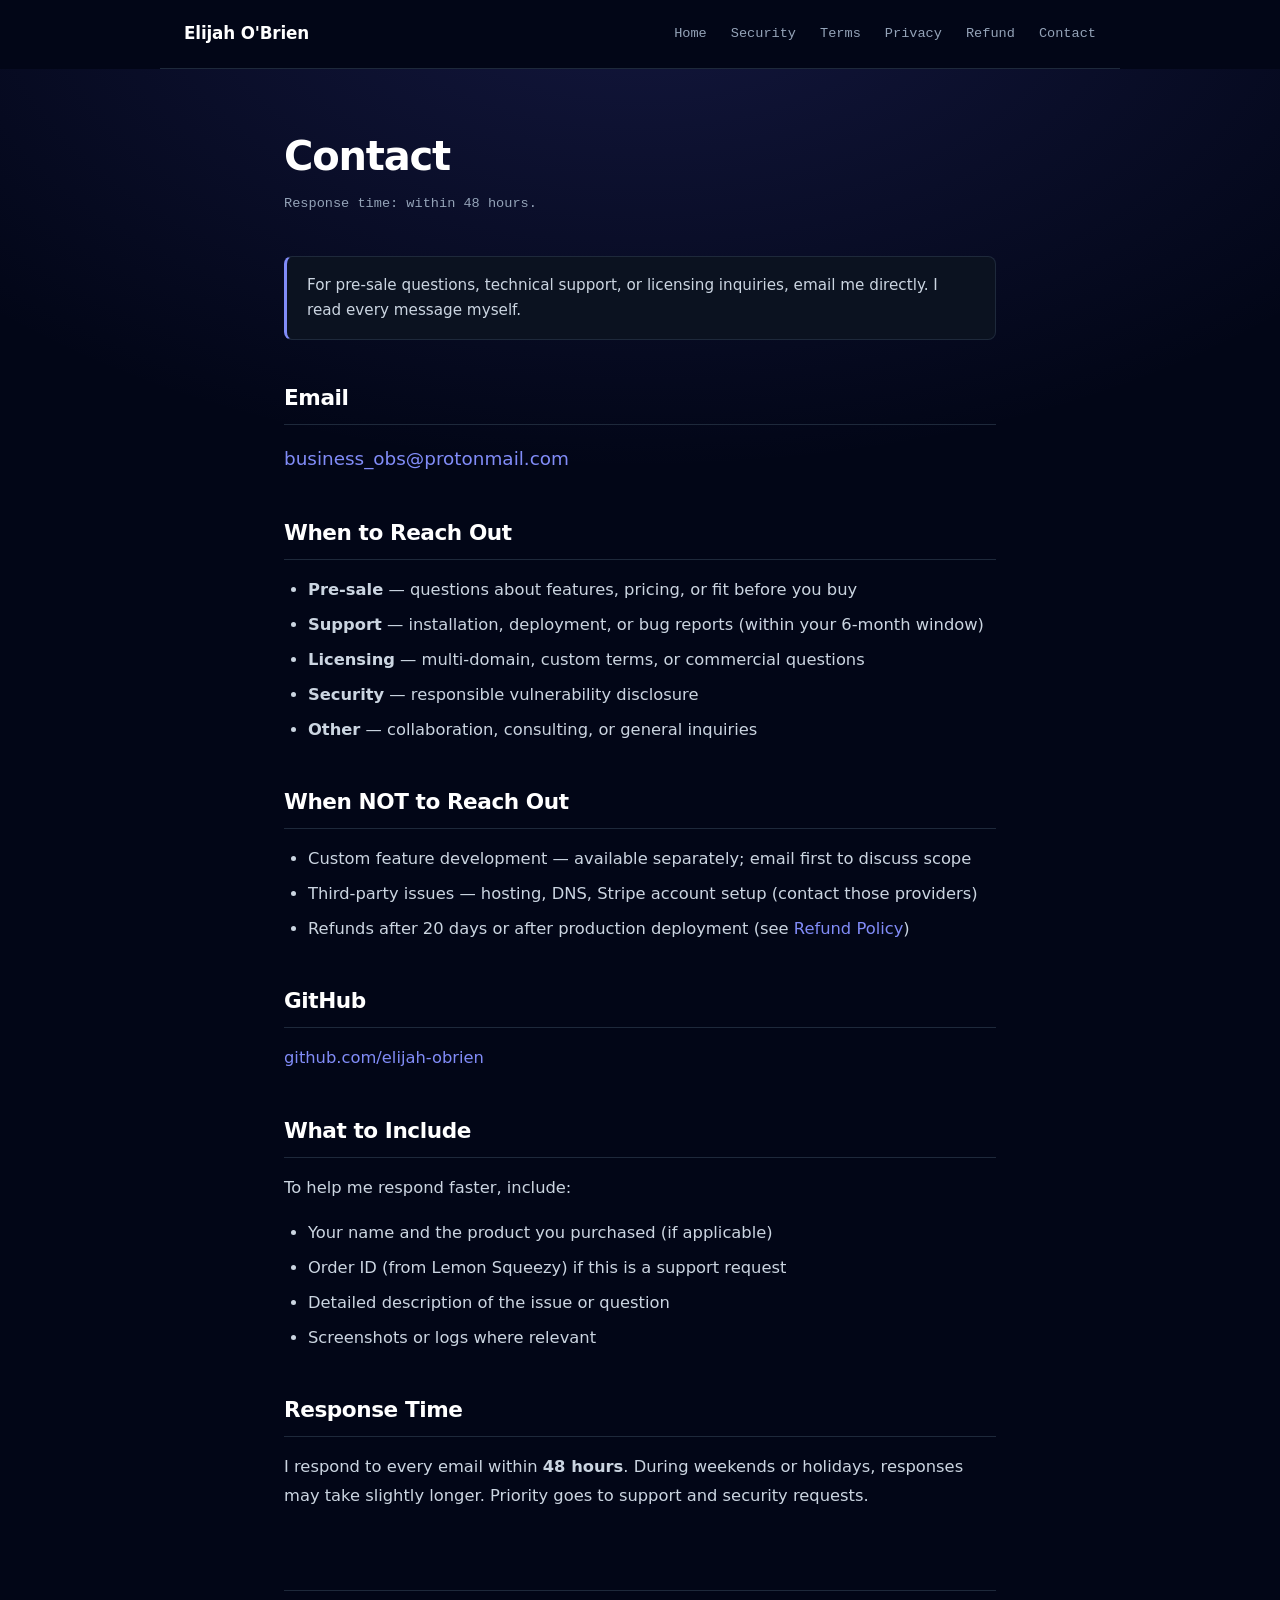
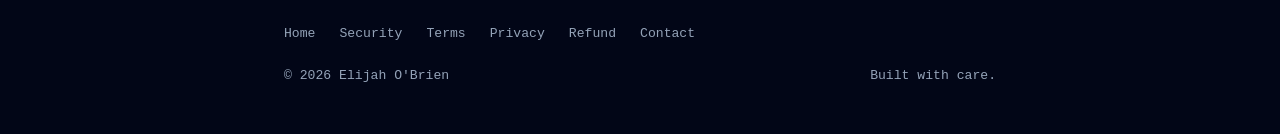
==== contact.html @ b538026b "Personal site — 6 pages, security-first, Lemon Squeezy aligned" ====
<!DOCTYPE html>
<html lang="en">
<head>
  <meta charset="UTF-8" />
  <meta name="viewport" content="width=device-width, initial-scale=1.0" />
  <title>Contact — Elijah O'Brien</title>
  <meta name="description" content="Get in touch — pre-sale, support, licensing, and security disclosures." />
  <link rel="stylesheet" href="assets/style.css" />
</head>
<body>
  <nav class="top-nav">
    <a href="index.html" class="brand">Elijah O&#39;Brien</a>
    <div class="links">
      <a href="index.html">Home</a>
      <a href="security.html">Security</a>
      <a href="terms.html">Terms</a>
      <a href="privacy.html">Privacy</a>
      <a href="refund.html">Refund</a>
      <a href="contact.html">Contact</a>
    </div>
  </nav>
  <div class="glow">
    <main class="wrap">
      <h1>Contact</h1>
      <p class="meta">Response time: within 48 hours.</p>

      <div class="note">
        For pre-sale questions, technical support, or licensing inquiries, email me directly. I read every message myself.
      </div>

      <h2>Email</h2>
      <p style="font-size:1.15rem;"><a href="mailto:business_obs@protonmail.com">business_obs@protonmail.com</a></p>

      <h2>When to Reach Out</h2>
      <ul>
        <li><strong>Pre-sale</strong> — questions about features, pricing, or fit before you buy</li>
        <li><strong>Support</strong> — installation, deployment, or bug reports (within your 6-month window)</li>
        <li><strong>Licensing</strong> — multi-domain, custom terms, or commercial questions</li>
        <li><strong>Security</strong> — responsible vulnerability disclosure</li>
        <li><strong>Other</strong> — collaboration, consulting, or general inquiries</li>
      </ul>

      <h2>When NOT to Reach Out</h2>
      <ul>
        <li>Custom feature development — available separately; email first to discuss scope</li>
        <li>Third-party issues — hosting, DNS, Stripe account setup (contact those providers)</li>
        <li>Refunds after 20 days or after production deployment (see <a href="refund.html">Refund Policy</a>)</li>
      </ul>

      <h2>GitHub</h2>
      <p><a href="https://github.com/elijah-obrien" target="_blank" rel="noopener">github.com/elijah-obrien</a></p>

      <h2>What to Include</h2>
      <p>To help me respond faster, include:</p>
      <ul>
        <li>Your name and the product you purchased (if applicable)</li>
        <li>Order ID (from Lemon Squeezy) if this is a support request</li>
        <li>Detailed description of the issue or question</li>
        <li>Screenshots or logs where relevant</li>
      </ul>

      <h2>Response Time</h2>
      <p>I respond to every email within <strong>48 hours</strong>. During weekends or holidays, responses may take slightly longer. Priority goes to support and security requests.</p>

      <footer class="foot">
        <div class="foot-links">
          <a href="index.html">Home</a>
          <a href="security.html">Security</a>
          <a href="terms.html">Terms</a>
          <a href="privacy.html">Privacy</a>
          <a href="refund.html">Refund</a>
          <a href="contact.html">Contact</a>
        </div>
        <div class="foot-copy">
          <span>© 2026 Elijah O&#39;Brien</span>
          <span>Built with care.</span>
        </div>
      </footer>
    </main>
  </div>
</body>
</html>
---- assets/style.css ----
/* Elijah O'Brien — Shared site styles */
:root {
  --page: #020617;
  --card: #0b1220;
  --border: #1e293b;
  --body: #cbd5e1;
  --muted: #94a3b8;
  --accent: #818cf8;
  --accent-strong: #6366f1;
}
* { box-sizing: border-box; }
html { scroll-behavior: smooth; }
body {
  background: var(--page);
  color: var(--body);
  font-family: system-ui, -apple-system, 'Segoe UI', Roboto, sans-serif;
  margin: 0;
  min-height: 100vh;
  line-height: 1.65;
  -webkit-font-smoothing: antialiased;
}
::selection { background: var(--accent-strong); color: #fff; }
a { color: var(--accent); text-decoration: none; }
a:hover { text-decoration: underline; }

.wrap { max-width: 760px; margin: 0 auto; padding: 4rem 1.5rem 3rem; }
.glow {
  background: radial-gradient(ellipse 900px 500px at 50% -100px, rgba(99,102,241,0.18), transparent);
  min-height: 100vh;
}

.top-nav {
  display: flex; justify-content: space-between; align-items: center;
  padding: 1.25rem 1.5rem; max-width: 960px; margin: 0 auto;
  border-bottom: 1px solid var(--border);
}
.top-nav .brand { color: #fff; font-weight: 700; font-size: 1.05rem; letter-spacing: -0.01em; }
.top-nav .links { display: flex; gap: 1.5rem; font-family: 'Monaco','Menlo','Ubuntu Mono',monospace; font-size: 0.85rem; }
.top-nav .links a { color: var(--muted); transition: color 0.15s ease; }
.top-nav .links a:hover { color: var(--accent); text-decoration: none; }

h1 { color: #fff; font-size: 2.5rem; letter-spacing: -0.03em; margin: 0 0 0.5rem; line-height: 1.15; }
h2 { color: #fff; font-size: 1.35rem; letter-spacing: -0.02em; margin: 2.5rem 0 0.75rem; padding-bottom: 0.5rem; border-bottom: 1px solid var(--border); }
h3 { color: #fff; font-size: 1.05rem; letter-spacing: -0.01em; margin: 1.75rem 0 0.5rem; }
p, li { font-size: 1.02rem; line-height: 1.75; }
ul, ol { padding-left: 1.5rem; }
li { margin: 0.4rem 0; }

code {
  background: var(--card); border: 1px solid var(--border);
  padding: 0.15rem 0.45rem; border-radius: 5px;
  font-family: 'Monaco','Menlo','Ubuntu Mono',monospace;
  font-size: 0.88em; color: var(--accent);
}

.meta { color: var(--muted); font-family: 'Monaco','Menlo','Ubuntu Mono',monospace; font-size: 0.85rem; margin-bottom: 2.5rem; }

.note {
  background: var(--card); border: 1px solid var(--border);
  border-left: 3px solid var(--accent);
  border-radius: 8px; padding: 1rem 1.25rem; margin: 1.5rem 0;
  font-size: 0.95rem; color: var(--body);
}
.note strong { color: #fff; }

/* Home page cards */
.product-card {
  background: var(--card);
  border: 1px solid var(--border);
  border-radius: 16px;
  padding: 2rem;
  margin-bottom: 1.25rem;
  transition: border-color 0.15s ease;
}
.product-card:hover { border-color: var(--accent); }
.product-card.flagship { border: 2px solid var(--accent); box-shadow: 0 0 0 4px rgba(129,140,248,0.12); }
.product-head { display: flex; justify-content: space-between; align-items: flex-start; margin-bottom: 1rem; }
.product-title { color: #fff; font-size: 1.75rem; font-weight: 700; margin: 0; }
.product-badge { font-family: 'Monaco','Menlo','Ubuntu Mono',monospace; font-size: 0.7rem; color: var(--accent); letter-spacing: 0.1em; }
.product-version { font-family: 'Monaco','Menlo','Ubuntu Mono',monospace; font-size: 0.8rem; color: var(--muted); }
.product-desc { font-size: 1.05rem; color: var(--body); line-height: 1.7; margin: 0 0 1.25rem; }
.product-tags { font-family: 'Monaco','Menlo','Ubuntu Mono',monospace; font-size: 0.82rem; color: var(--muted); }

.hero-badge {
  display: inline-block;
  padding: 0.4rem 1rem;
  border: 1px solid rgba(129,140,248,0.4);
  background: rgba(129,140,248,0.05);
  border-radius: 100px;
  font-family: 'Monaco','Menlo','Ubuntu Mono',monospace;
  font-size: 0.85rem;
  color: var(--accent);
  margin-bottom: 2.5rem;
}
.hero-title { font-size: 4rem; font-weight: 800; letter-spacing: -0.04em; line-height: 0.95; margin: 0 0 2rem; color: #fff; }
.hero-title .accent { color: var(--accent); }
.hero-lead { font-size: 1.5rem; color: #fff; font-weight: 300; line-height: 1.35; margin: 0 0 1rem; }
.hero-sub { font-size: 1.15rem; color: var(--body); margin: 0 0 2.5rem; max-width: 42rem; }
.stack-chips { display: flex; flex-wrap: wrap; gap: 0.6rem; margin-bottom: 2.5rem; font-family: 'Monaco','Menlo','Ubuntu Mono',monospace; font-size: 0.9rem; }
.chip { padding: 0.5rem 1rem; background: var(--card); border: 1px solid var(--border); border-radius: 8px; color: var(--body); }

.btn-row { display: flex; flex-wrap: wrap; gap: 1rem; margin-bottom: 3rem; }
.btn {
  padding: 1rem 1.75rem; border-radius: 12px;
  font-size: 1rem; font-weight: 600;
  transition: all 0.15s ease;
  display: inline-block;
  text-decoration: none;
}
.btn-primary { background: var(--accent); color: var(--page); }
.btn-primary:hover { background: #a5b4fc; text-decoration: none; }
.btn-secondary { border: 1px solid var(--border); color: #fff; }
.btn-secondary:hover { border-color: var(--accent); color: var(--accent); text-decoration: none; }

.section-label {
  font-family: 'Monaco','Menlo','Ubuntu Mono',monospace;
  font-size: 0.8rem;
  text-transform: uppercase;
  letter-spacing: 0.2em;
  color: var(--muted);
  margin: 0 0 2rem;
}
section { margin-bottom: 5rem; }

.security-grid { display: grid; grid-template-columns: 1fr 1fr; gap: 1rem; }
.security-box { background: var(--card); border: 1px solid var(--border); border-radius: 12px; padding: 1.25rem; }
.security-box .label { font-family: 'Monaco','Menlo','Ubuntu Mono',monospace; font-size: 0.75rem; color: var(--accent); margin-bottom: 0.5rem; letter-spacing: 0.1em; }
.security-box .text { color: var(--body); font-size: 0.95rem; line-height: 1.5; }

.contact-block { display: flex; gap: 2rem; font-family: 'Monaco','Menlo','Ubuntu Mono',monospace; font-size: 1rem; margin-bottom: 1rem; }
.contact-block .label { color: var(--muted); min-width: 6rem; }
.contact-block .value { color: var(--accent); }

.foot {
  margin-top: 5rem; padding-top: 2rem; border-top: 1px solid var(--border);
  color: var(--muted); font-family: 'Monaco','Menlo','Ubuntu Mono',monospace; font-size: 0.82rem;
}
.foot-links { display: flex; flex-wrap: wrap; gap: 1.5rem; margin-bottom: 1.25rem; }
.foot-links a { color: var(--muted); }
.foot-links a:hover { color: var(--accent); text-decoration: none; }
.foot-copy { display: flex; flex-wrap: wrap; justify-content: space-between; gap: 0.5rem; }

@media (max-width: 640px) {
  .wrap { padding: 2.5rem 1.25rem 2rem; }
  h1 { font-size: 2rem; }
  .hero-title { font-size: 3rem; }
  .hero-lead { font-size: 1.25rem; }
  .hero-sub { font-size: 1.05rem; }
  .top-nav { padding: 1rem 1.25rem; flex-wrap: wrap; gap: 0.75rem; }
  .top-nav .links { gap: 1rem; font-size: 0.78rem; flex-wrap: wrap; }
  .security-grid { grid-template-columns: 1fr; }
  .product-title { font-size: 1.4rem; }
}
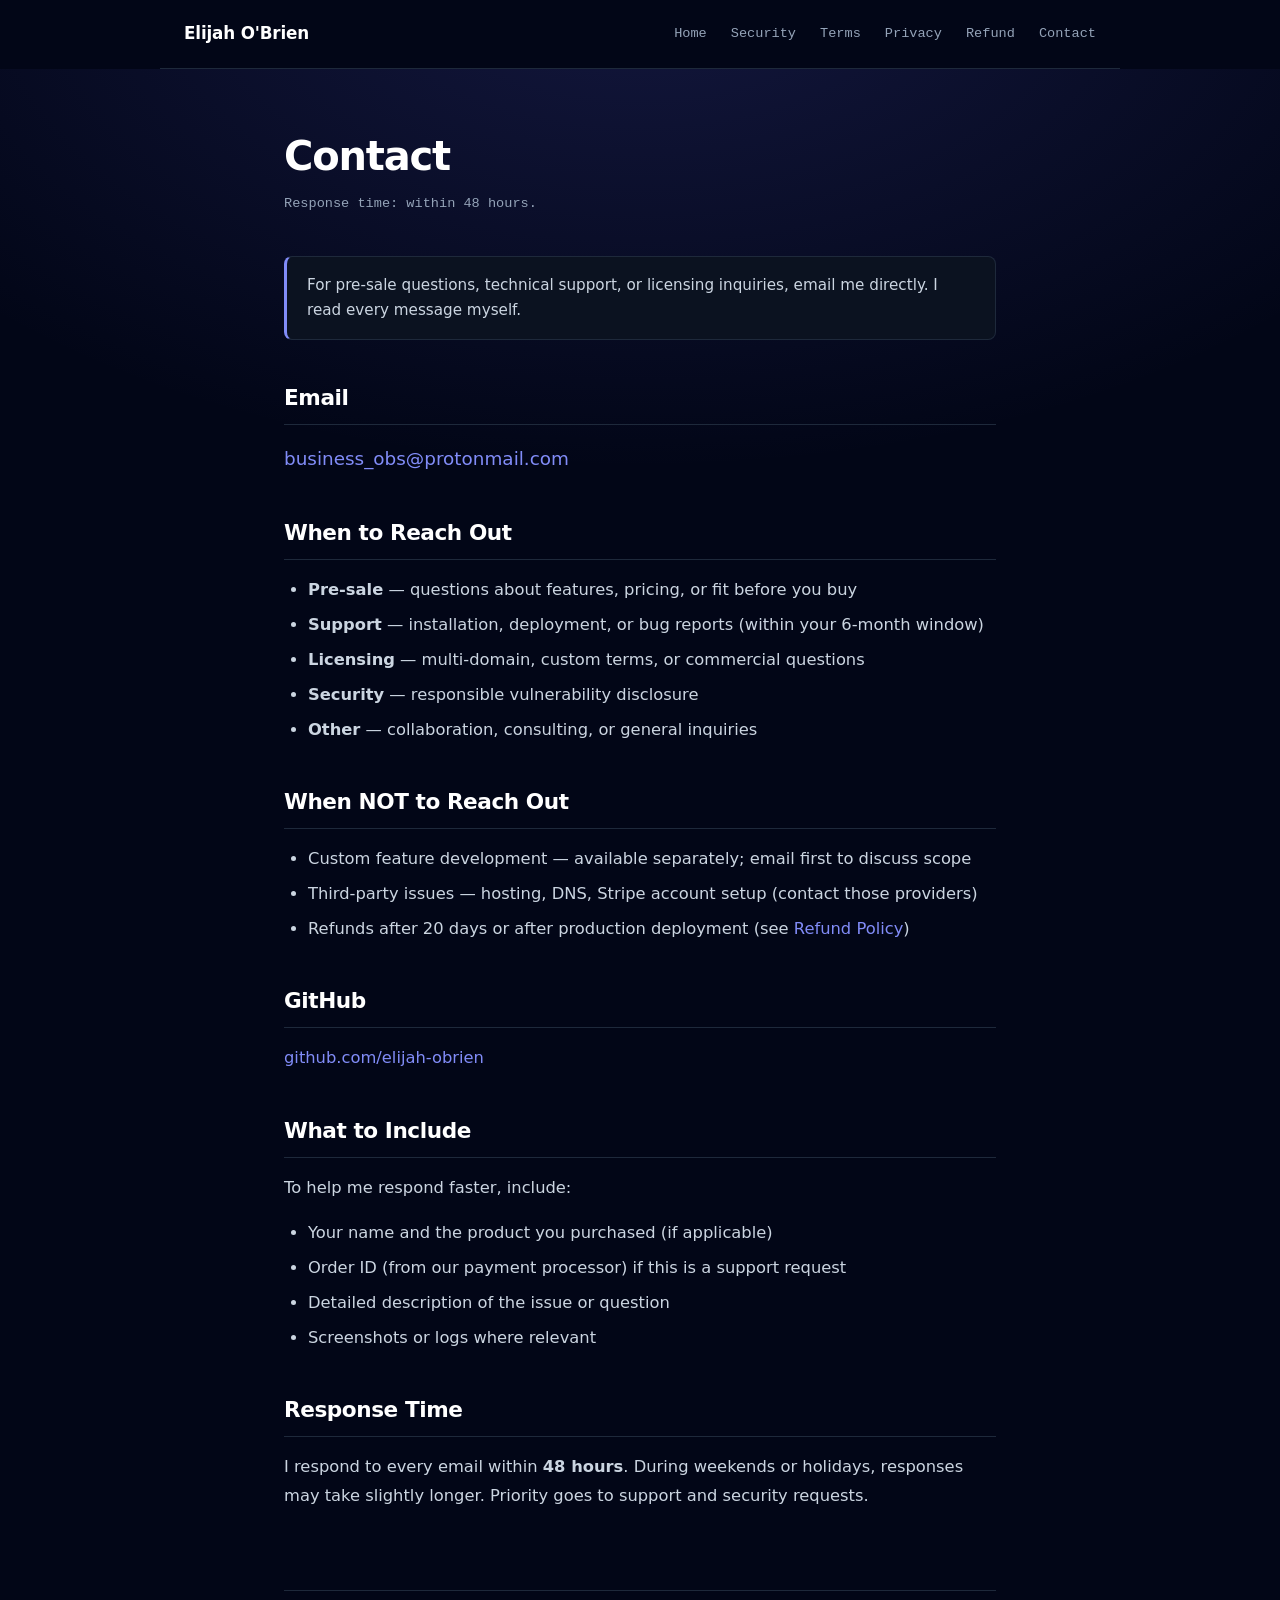
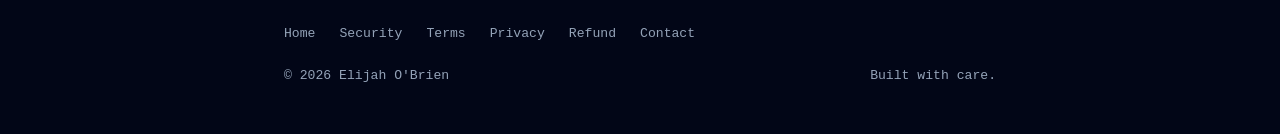
==== commit 53fcdde0: "Remove vendor names, fix grammar, neutralize payment language, drop PayPal" ====
--- a/contact.html
+++ b/contact.html
@@ -54,7 +54,7 @@
       <p>To help me respond faster, include:</p>
       <ul>
         <li>Your name and the product you purchased (if applicable)</li>
-        <li>Order ID (from Lemon Squeezy) if this is a support request</li>
+        <li>Order ID (from our payment processor) if this is a support request</li>
         <li>Detailed description of the issue or question</li>
         <li>Screenshots or logs where relevant</li>
       </ul>
